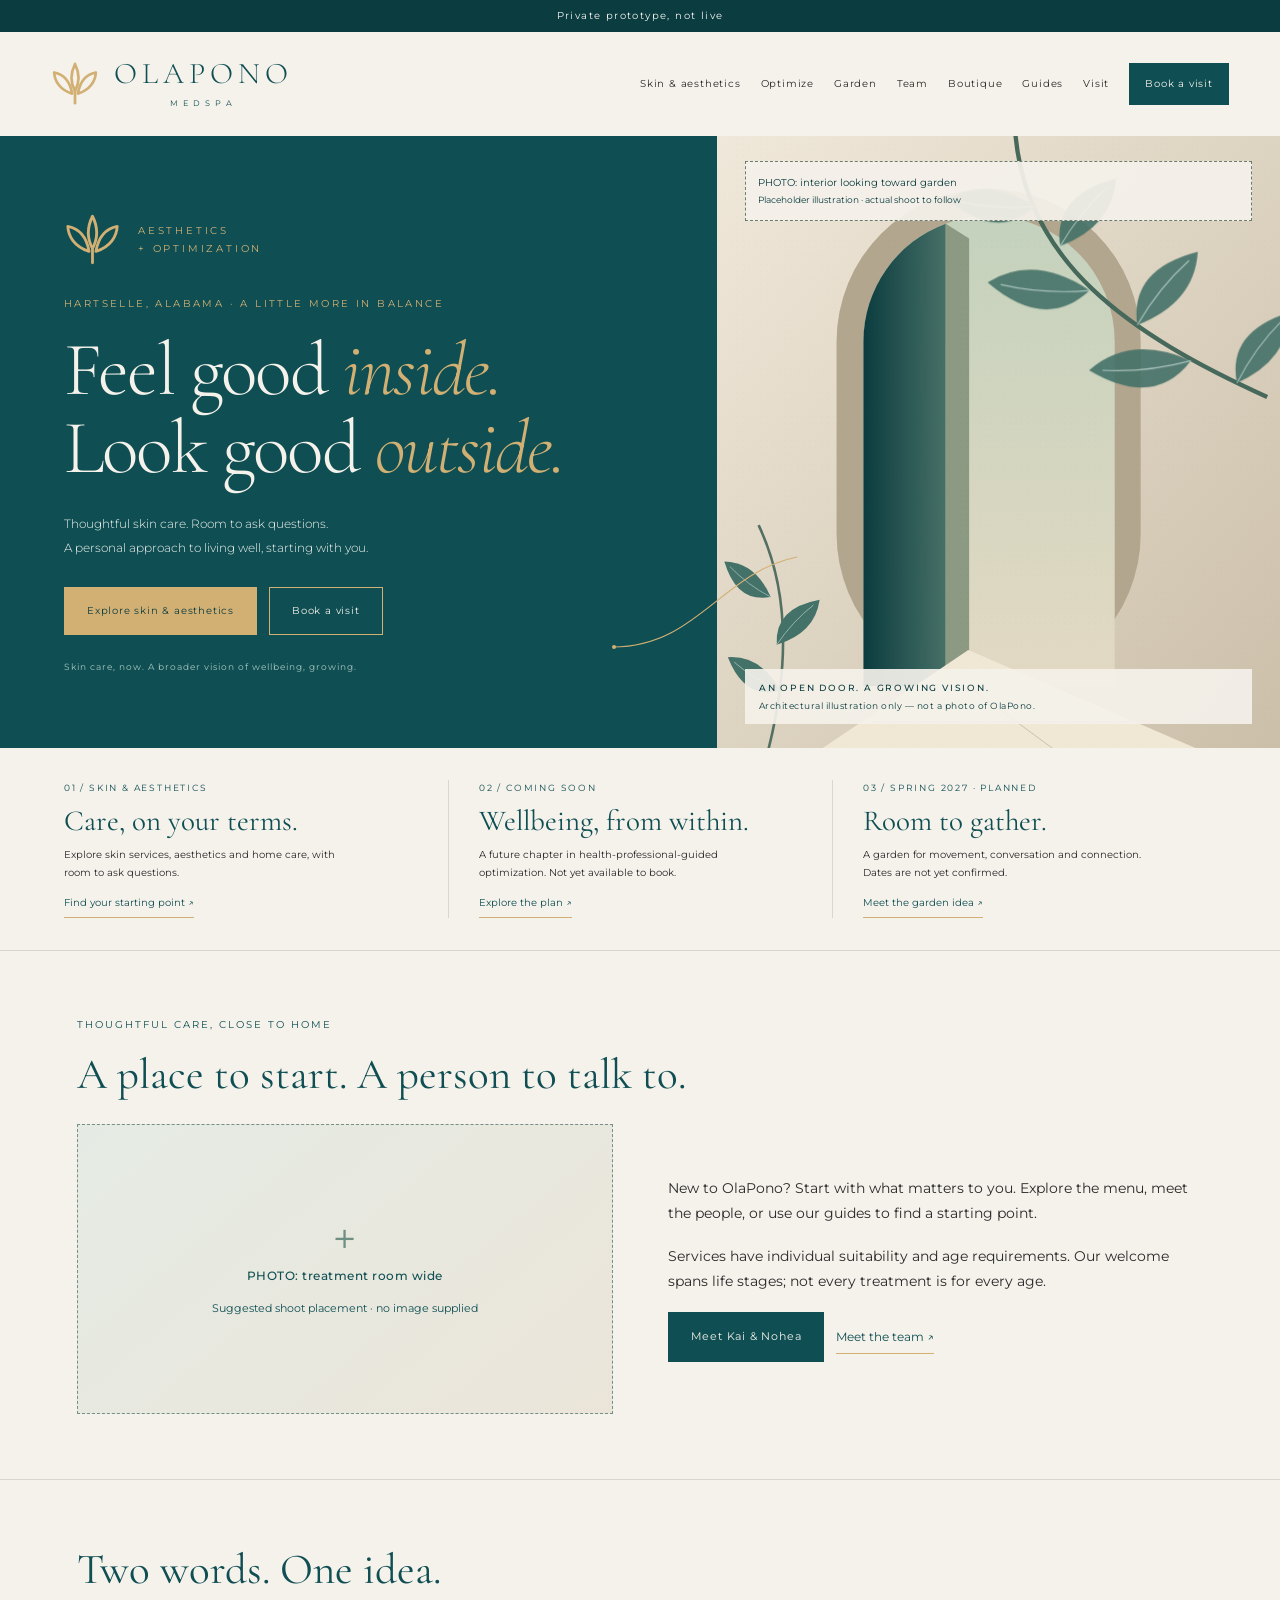
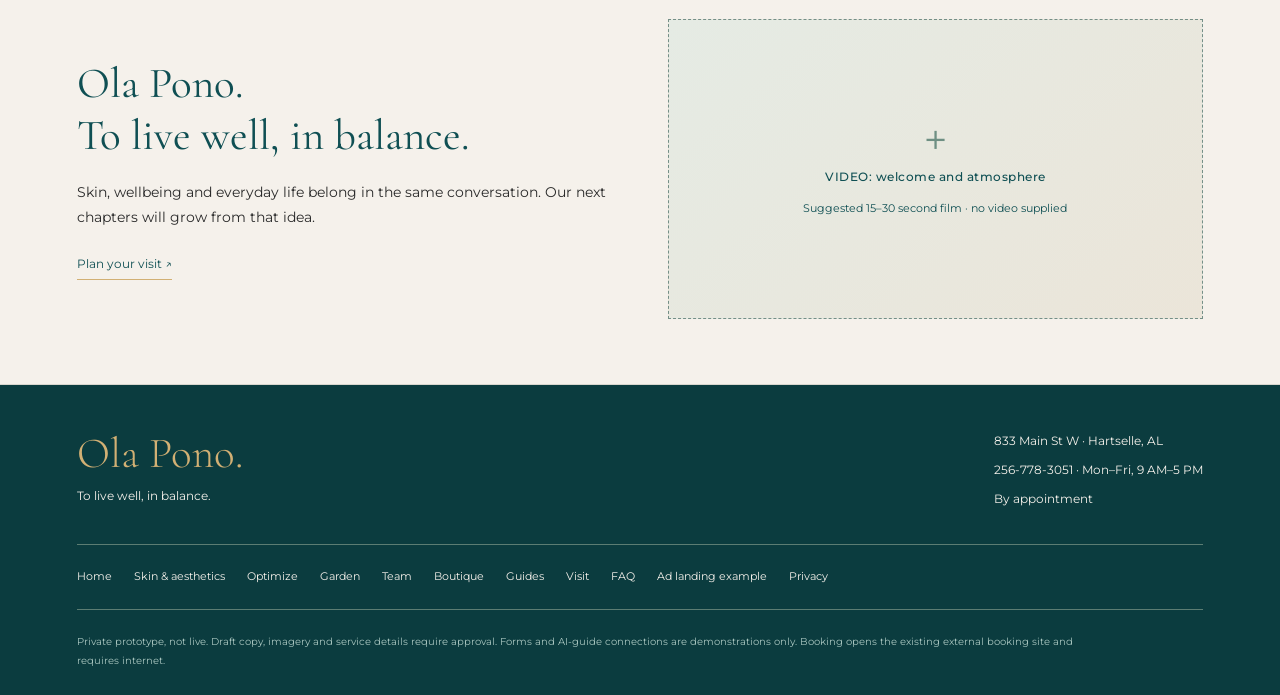
==== index.html @ d6f62f7a "preview" ====
<!doctype html><html lang="en"><head><meta charset="utf-8"><meta name="viewport" content="width=device-width, initial-scale=1"><meta name="robots" content="noindex,nofollow"><meta name="theme-color" content="#0F4F53"><title>Home · OlaPono private prototype</title><link href="https://fonts.googleapis.com/css2?family=Cormorant+Garamond:ital,wght@0,300;0,400;1,300&family=Montserrat:wght@200;300;400;500&display=swap" rel="stylesheet"><link rel="stylesheet" href="prototype-base.css"><link rel="stylesheet" href="prototype.css"><script defer src="prototype.js"></script></head><body><a class="skip" href="#main">Skip to content</a><div class="notice">Private prototype, not live</div><header class="nav"><a class="brand" href="index.html" aria-label="OlaPono Medspa home"><svg viewBox="-150 -180 300 280" aria-hidden="true" fill="none" stroke="#D2B074" stroke-width="17" stroke-linecap="round" stroke-linejoin="round">
      <path d="M0 5 C-35 -60 -20 -125 0 -165 C20 -125 35 -60 0 5 Z"/>
      <path d="M-18 20 C-95 -4 -128 -60 -130 -112 C-78 -102 -32 -62 -18 20 Z"/>
      <path d="M18 20 C95 -4 128 -60 130 -112 C78 -102 32 -62 18 20 Z"/>
      <path d="M0 5 L0 80"/>
    </svg><span><span class="brand-name">OLAPONO</span><span class="brand-sub">MEDSPA</span></span></a><nav class="nav-links" aria-label="Main navigation"><a href="skin.html">Skin & aesthetics</a><a href="optimize.html">Optimize</a><a href="garden.html">Garden</a><a href="team.html">Team</a><a href="boutique.html">Boutique</a><a href="guides.html">Guides</a><a href="visit.html">Visit</a><a class="book" href="https://booking.mangomint.com/506789">Book a visit</a></nav><details class="mobile-nav"><summary>Explore +</summary><div><a href="index.html">Home</a><a href="skin.html">Skin & aesthetics</a><a href="optimize.html">Optimize</a><a href="garden.html">Garden</a><a href="team.html">Team</a><a href="boutique.html">Boutique</a><a href="guides.html">Guides</a><a href="visit.html">Visit</a><a href="faq.html">FAQ</a><a href="https://booking.mangomint.com/506789">Book a visit</a></div></details></header><main id="main"><section class="hero" aria-label="Inside and outside"><div class="inside"><div class="identity"><svg class="lockup__mark" viewBox="-150 -180 300 280" aria-hidden="true" fill="none" stroke="#D2B074" stroke-width="15" stroke-linecap="round" stroke-linejoin="round">
          <path d="M0 5 C-35 -60 -20 -125 0 -165 C20 -125 35 -60 0 5 Z"/>
          <path d="M-18 20 C-95 -4 -128 -60 -130 -112 C-78 -102 -32 -62 -18 20 Z"/>
          <path d="M18 20 C95 -4 128 -60 130 -112 C78 -102 32 -62 18 20 Z"/>
          <path d="M0 5 L0 80"/>
        </svg><p>AESTHETICS<br>+ OPTIMIZATION</p></div><p class="eyebrow">Hartselle, Alabama · A little more in balance</p><h1><span>Feel good <em>inside.</em></span><span>Look good <em>outside.</em></span></h1><p class="intro">Thoughtful skin care. Room to ask questions.<br>A personal approach to living well, starting with you.</p><div class="actions"><a class="btn primary" href="skin.html">Explore skin & aesthetics</a><a class="btn secondary" href="https://booking.mangomint.com/506789">Book a visit</a></div><p class="micro">Skin care, now. A broader vision of wellbeing, growing.</p><svg class="bridge" viewBox="0 0 190 100" fill="none" aria-hidden="true"><path d="M1 95 C85 95 110 20 185 5" stroke="#D2B074" stroke-width="1.2"/><circle cx="2" cy="95" r="2" fill="#D2B074"/></svg></div>
<div class="outside"><div class="hero-shot-label">PHOTO: interior looking toward garden<br><small>Placeholder illustration · actual shoot to follow</small></div><svg viewBox="0 0 650 720" preserveAspectRatio="xMidYMid slice" role="img" aria-label="Abstract architectural illustration of an open doorway and garden leaves; placeholder, not the actual premises"><defs><linearGradient id="wall" x1="0" y1="0" x2="1" y2="1"><stop stop-color="#f0e8da"/><stop offset="1" stop-color="#cbbfa9"/></linearGradient><linearGradient id="light" x1="0" y1="0" x2="0" y2="1"><stop stop-color="#c4d2bd"/><stop offset="1" stop-color="#e3d9c3"/></linearGradient><linearGradient id="door" x1="0" y1="0" x2="1" y2="0"><stop stop-color="#0B3C3F"/><stop offset="1" stop-color="#477067"/></linearGradient><pattern id="grain" width="7" height="7" patternUnits="userSpaceOnUse"><circle cx="2" cy="2" r=".6" fill="#0B3C3F" opacity=".035"/></pattern><g id="leaf"><path d="M0 0 Q-40 -30 -8 -84 Q22 -50 0 0Z" fill="#447168"/><path d="M0 0 Q-10 -37 -8 -73" stroke="#A8C5BF" stroke-width="1" fill="none"/></g></defs><rect width="650" height="720" fill="url(#wall)"/><rect x="138" y="68" width="351" height="574" rx="176" fill="#b3a68e"/><path d="M169 642V244a145 145 0 0 1 290 0v398Z" fill="url(#light)"/><path d="M169 642V244a145 145 0 0 1 95-136v534Z" fill="url(#door)"/><path d="M264 642V108L291 125V642Z" fill="#8c9983"/><path d="M290 600L568 720H112Z" fill="#f0e8d5"/><path d="M290 642L396 720" stroke="#c4baa5"/><path d="M178 683H480" stroke="#c4baa5"/><path d="M344 0C355 152 474 235 635 308" stroke="#47695b" stroke-width="5" fill="none"/><g opacity=".9"><use href="#leaf" transform="translate(367 88) rotate(-80) scale(1.2)"/><use href="#leaf" transform="translate(396 134) rotate(45) scale(1.2)"/><use href="#leaf" transform="translate(430 185) rotate(-80) scale(1.4)"/><use href="#leaf" transform="translate(485 225) rotate(45) scale(1.3)"/><use href="#leaf" transform="translate(547 266) rotate(-90) scale(1.4)"/><use href="#leaf" transform="translate(600 292) rotate(42) scale(1.2)"/></g><path d="M58 720 Q99 563 48 456" stroke="#547062" stroke-width="3" fill="none"/><use href="#leaf" transform="translate(73 647) rotate(-52) scale(.85)"/><use href="#leaf" transform="translate(69 594) rotate(49) scale(.85)"/><use href="#leaf" transform="translate(62 539) rotate(-47) scale(.8)"/><rect width="650" height="720" fill="url(#grain)"/></svg><div class="image-caption"><strong>AN OPEN DOOR. A GROWING VISION.</strong>Architectural illustration only — not a photo of OlaPono.</div></div></section><section class="chapters" aria-label="Explore OlaPono"><article class="chapter"><p class="kicker">01 / SKIN & AESTHETICS</p><h2>Care, on your terms.</h2><p>Explore skin services, aesthetics and home care, with room to ask questions.</p><a href="skin.html">Find your starting point ↗</a></article><article class="chapter"><p class="kicker">02 / COMING SOON</p><h2>Wellbeing, from within.</h2><p>A future chapter in health-professional-guided optimization. Not yet available to book.</p><a href="optimize.html">Explore the plan ↗</a></article><article class="chapter"><p class="kicker">03 / SPRING 2027 · PLANNED</p><h2>Room to gather.</h2><p>A garden for movement, conversation and connection. Dates are not yet confirmed.</p><a href="garden.html">Meet the garden idea ↗</a></article></section><section class="content-section"><div class="container"><p class="section-label">THOUGHTFUL CARE, CLOSE TO HOME</p><h2>A place to start. A person to talk to.</h2><div class="two-col"><div class="photo-placeholder " role="img" aria-label="PHOTO: treatment room wide placeholder"><span class="photo-icon" aria-hidden="true">＋</span><strong>PHOTO: treatment room wide</strong><small>Suggested shoot placement · no image supplied</small></div><div class="text-panel"><p>New to OlaPono? Start with what matters to you. Explore the menu, meet the people, or use our guides to find a starting point.</p><p>Services have individual suitability and age requirements. Our welcome spans life stages; not every treatment is for every age.</p><div class="actions"><a class="btn dark" href="guides.html">Meet Kai & Nohea</a><a class="text-link" href="team.html">Meet the team ↗</a></div></div></div></div></section><section class="content-section"><div class="container"><h2>Two words. One idea.</h2><div class="two-col"><div class="text-panel"><p class="large-serif">Ola Pono.<br>To live well, in balance.</p><p>Skin, wellbeing and everyday life belong in the same conversation. Our next chapters will grow from that idea.</p><a class="text-link" href="visit.html">Plan your visit ↗</a></div><div class="photo-placeholder video-placeholder" role="img" aria-label="VIDEO: welcome and atmosphere placeholder"><span class="photo-icon" aria-hidden="true">＋</span><strong>VIDEO: welcome and atmosphere</strong><small>Suggested 15–30 second film · no video supplied</small></div></div></div></section></main><footer class="site-footer"><div class="footer-top"><div><p class="footer-word">Ola Pono.</p><p>To live well, in balance.</p></div><div><p>833 Main St W · Hartselle, AL</p><p>256-778-3051 · Mon–Fri, 9 AM–5 PM</p><p>By appointment</p></div></div><nav class="footer-links" aria-label="Footer navigation"><a href="index.html">Home</a><a href="skin.html">Skin & aesthetics</a><a href="optimize.html">Optimize</a><a href="garden.html">Garden</a><a href="team.html">Team</a><a href="boutique.html">Boutique</a><a href="guides.html">Guides</a><a href="visit.html">Visit</a><a href="faq.html">FAQ</a><a href="offers/dr-a-tox.html">Ad landing example</a><a href="privacy.html">Privacy</a></nav><p class="prototype-note">Private prototype, not live. Draft copy, imagery and service details require approval. Forms and AI-guide connections are demonstrations only. Booking opens the existing external booking site and requires internet.</p></footer></body></html>
---- prototype-base.css ----
:root{--teal:#0F4F53;--teal-deep:#0B3C3F;--gold:#D2B074;--seafoam:#A8C5BF;--ivory:#F5F1EB;--white:#F5F5F2;--charcoal:#2A2A2A;--sans:'Montserrat','Avenir Next',Helvetica,Arial,sans-serif;--serif:'Cormorant Garamond',Georgia,'Times New Roman',serif}
*{box-sizing:border-box}body{margin:0;background:var(--ivory);color:var(--charcoal);font-family:var(--sans);font-weight:400}a{color:inherit;text-decoration:none}button{font:inherit}a:focus-visible,summary:focus-visible{outline:3px solid var(--gold);outline-offset:5px}.skip{position:absolute;top:-100px}.skip:focus{top:8px;left:8px;padding:12px;background:var(--ivory);z-index:30}.notice{padding:8px 20px;text-align:center;background:var(--teal-deep);color:var(--white);font-size:10px;letter-spacing:1.4px;line-height:1.6}.notice span{color:var(--gold)}.nav{display:flex;justify-content:space-between;align-items:center;padding:22px 64px;gap:32px;min-height:104px;background:var(--ivory)}.brand{display:flex;align-items:center;gap:15px;color:var(--teal)}.brand svg{height:58px;width:55px;flex-shrink:0}.brand-name{display:block;font-family:var(--serif);font-weight:300;font-size:32px;letter-spacing:5px;line-height:1.1}.brand-sub{display:block;font-size:9px;letter-spacing:5px;text-align:center;margin-top:6px}.nav-links{display:flex;align-items:center;gap:32px;font-size:11px;letter-spacing:.8px}.nav-links .book{padding:14px 23px;background:var(--teal);color:var(--ivory)}.mobile-nav{display:none}.hero{display:grid;grid-template-columns:56% 44%;position:relative;min-height:612px}.inside{padding:52px 64px 51px;position:relative;background:var(--teal);color:var(--ivory);display:flex;flex-direction:column;justify-content:center}.identity{display:flex;gap:17px;align-items:center;color:var(--gold);margin-bottom:25px}.identity svg{width:57px;height:60px;flex:none}.identity p{font-size:10px;letter-spacing:2.8px;line-height:1.8;margin:0}.eyebrow{font-size:10px;letter-spacing:2.4px;text-transform:uppercase;color:var(--gold);margin:0 0 18px}h1{font-family:var(--serif);font-weight:300;font-size:76px;line-height:1.03;letter-spacing:-1.8px;margin:0 0 25px}h1 span{display:block}h1 em{font-style:italic;color:var(--gold);font-weight:300}.intro{font-size:12px;line-height:1.95;color:var(--white);max-width:400px;margin:0 0 28px;font-weight:300}.actions{display:flex;gap:12px;flex-wrap:wrap;align-items:center}.btn{display:inline-flex;align-items:center;justify-content:center;min-height:47px;padding:14px 22px;font-size:10px;letter-spacing:.8px;border:1px solid var(--gold)}.btn.primary{background:var(--gold);color:var(--teal-deep)}.btn.secondary{color:var(--ivory)}.micro{margin:24px 0 0;font-size:9px;letter-spacing:1px;color:var(--seafoam)}.outside{position:relative;overflow:hidden;background:#e5ded2;min-height:590px}.outside>svg{display:block;position:absolute;width:100%;height:100%;object-fit:cover}.image-caption{position:absolute;bottom:24px;left:28px;right:28px;font-size:9px;letter-spacing:.5px;line-height:1.7;color:var(--teal-deep);background:rgba(245,241,235,.92);padding:11px 14px}.image-caption strong{display:block;letter-spacing:1.8px;font-size:9px;font-weight:500;margin-bottom:2px}.bridge{position:absolute;pointer-events:none;right:-85px;bottom:96px;width:190px;height:100px;z-index:2}.chapters{display:grid;grid-template-columns:repeat(3,1fr);gap:0;padding:32px 64px;border-bottom:1px solid #d8d6ce}.chapter{padding:0 30px;border-left:1px solid #d8d6ce}.chapter:first-child{padding-left:0;border:0}.chapter:last-child{padding-right:0}.chapter .kicker{font-size:9px;letter-spacing:1.8px;color:var(--teal);margin:0 0 8px}.chapter h2{font-family:var(--serif);font-size:29px;font-weight:400;margin:0 0 8px;color:var(--teal)}.chapter p{font-size:10px;line-height:1.8;max-width:290px;margin:0;color:var(--charcoal)}.chapter a{font-size:10px;display:inline-flex;margin-top:12px;gap:12px;border-bottom:1px solid var(--gold);padding-bottom:5px;color:var(--teal)}.meaning{display:flex;justify-content:space-between;align-items:center;gap:30px;padding:32px 64px;color:var(--teal)}.meaning p{font-family:var(--serif);font-size:28px;line-height:1.3;margin:0}.meaning small{display:block;font-family:var(--sans);font-size:9px;letter-spacing:1.8px;margin-bottom:8px}.meaning .address{font-family:var(--sans);font-size:10px;line-height:1.9;text-align:right}.preview-footer{text-align:center;font-size:9px;padding:15px 20px;color:var(--teal);border-top:1px solid #d8d6ce;line-height:1.8}
@media(min-width:1600px){.inside{padding-left:max(64px,calc((100vw - 1312px)/2))}}
@media(max-width:1050px){.nav{padding:20px 32px}.nav-links{gap:18px}.inside{padding:45px 32px}h1{font-size:62px}.chapters,.meaning{padding-left:32px;padding-right:32px}.hero{grid-template-columns:57% 43%}}
@media(max-width:700px){.notice{font-size:8px;letter-spacing:1px;padding:8px 16px}.nav{padding:15px 22px;min-height:84px;gap:12px}.brand{gap:9px}.brand svg{width:37px;height:43px}.brand-name{font-size:23px;letter-spacing:3px}.brand-sub{font-size:7px;letter-spacing:3px;margin-top:4px}.nav-links{display:none}.mobile-nav{display:block;position:relative}.mobile-nav summary{cursor:pointer;list-style:none;padding:10px 11px;border:1px solid var(--teal);font-size:9px;letter-spacing:.6px;color:var(--teal)}.mobile-nav summary::-webkit-details-marker{display:none}.mobile-nav div{position:absolute;right:0;top:42px;width:190px;z-index:20;background:var(--ivory);box-shadow:0 5px 25px #0b3c3f20;border:1px solid var(--seafoam);padding:12px}.mobile-nav a{display:block;padding:12px;font-size:11px;color:var(--teal)}.hero{display:flex;flex-direction:column;min-height:0}.inside{padding:32px 25px 35px}.identity{gap:12px;margin-bottom:22px}.identity svg{width:41px;height:44px}.identity p{font-size:8px;letter-spacing:2px}.eyebrow{font-size:8px;letter-spacing:1.8px;margin-bottom:17px}h1{font-size:50px;line-height:1.05;letter-spacing:-1px;margin-bottom:20px}.intro{font-size:11px;line-height:1.85;margin-bottom:24px;max-width:320px}.btn{min-height:45px;padding:12px 17px;font-size:9px}.actions{gap:10px}.micro{font-size:8px;letter-spacing:.6px;margin-top:20px}.bridge{display:none}.outside{min-height:295px;height:295px}.outside>svg{height:100%;width:100%}.image-caption{left:20px;right:20px;bottom:15px;font-size:8px;padding:9px 12px}.image-caption strong{font-size:8px}.chapters{display:block;padding:6px 25px 4px}.chapter,.chapter:first-child,.chapter:last-child{padding:23px 0;border-left:0;border-bottom:1px solid #d8d6ce}.chapter:last-child{border:0}.chapter h2{font-size:28px}.chapter p{max-width:none;font-size:10px}.meaning{padding:28px 25px;display:block}.meaning p{font-size:26px}.meaning .address{text-align:left;margin-top:23px;font-size:10px}.preview-footer{font-size:8px;padding:14px 25px}}
---- prototype.css ----
html{scroll-behavior:smooth}body{font-size:14px;line-height:1.8}p{margin:0 0 18px}h2,h3{font-family:var(--serif);font-weight:400;color:var(--teal);line-height:1.15}h2{font-size:43px;margin:0 0 25px}h3{font-size:29px;margin:24px 0 14px}a,button{touch-action:manipulation}button{cursor:pointer}button:disabled{cursor:not-allowed;opacity:.7}button:focus-visible,input:focus-visible{outline:3px solid var(--gold);outline-offset:4px}.nav{padding:20px 4%;gap:24px}.nav-links{gap:20px;font-size:10px}.nav-links a[aria-current="page"]{border-bottom:1px solid var(--gold)}.nav-links .book{padding:12px 16px}.brand-name{font-size:30px}.brand svg{width:48px;height:52px}.brand-sub{font-size:8px}.container{max-width:1180px;margin:auto}.content-section{padding:65px 6%;border-bottom:1px solid #d8d6ce}.content-section p{max-width:780px}.two-col{display:grid;grid-template-columns:1fr 1fr;gap:55px;align-items:center}.two-col>*,.guide-grid>*,.team-grid>*{min-width:0}.text-panel{padding:12px 0}.page-mast{padding:65px 6%;background:var(--teal);color:var(--ivory)}.page-mast h1{font-size:68px;line-height:1.08;margin:0 0 24px;max-width:950px}.page-mast .lede{font-size:14px;line-height:1.9;max-width:700px;margin:0;color:var(--ivory)}.page-mast .eyebrow{font-size:10px}.section-label{font-size:10px;letter-spacing:2px;color:var(--teal);margin:0 0 16px}.btn.dark{background:var(--teal);color:var(--ivory);border-color:var(--teal)}.content-section .btn{font-size:11px}.text-link{font-size:12px;color:var(--teal);border-bottom:1px solid var(--gold);padding:5px 0;display:inline-flex}.large-serif{font:400 43px/1.2 var(--serif);color:var(--teal)}.small,small{font-size:11px;line-height:1.8}.small{color:#4c5856;margin-top:18px}.photo-placeholder{border:1px dashed #748f87;min-height:290px;background:linear-gradient(140deg,#e5ebe4,#ebe5d9);padding:35px;display:flex;flex-direction:column;align-items:center;justify-content:center;gap:12px;text-align:center;color:var(--teal)}.photo-placeholder strong{font-weight:500;font-size:12px;line-height:1.7;letter-spacing:.5px}.photo-placeholder small{max-width:300px}.photo-icon{font-size:35px;font-weight:200;color:#6e8f83;line-height:1}.video-placeholder{min-height:300px}.hero-shot-label{position:absolute;z-index:3;top:25px;left:28px;right:28px;border:1px dashed #6a7d6c;color:var(--teal-deep);background:#f5f1ebed;padding:12px;font-size:10px;line-height:1.7}.hero-shot-label small{font-size:9px}.subnav{padding:23px 0;display:flex;gap:13px;flex-wrap:wrap}.subnav a{padding:9px 15px;border:1px solid var(--seafoam);font-size:11px;color:var(--teal);min-height:44px}.price-block{border-top:1px solid var(--gold);border-bottom:1px solid var(--gold);padding:21px 0;margin-bottom:24px;display:flex;flex-direction:column;gap:8px;color:var(--teal)}.price-block span{font-size:10px;letter-spacing:1.5px}.price-block strong{font:400 47px/1.1 var(--serif)}.price-block small{max-width:440px}.date-panel{border-left:2px solid var(--gold);padding-left:22px;margin:25px 0}.event-list{display:grid;grid-template-columns:1fr 1fr;gap:25px}.event-list article{border-top:1px solid var(--gold);padding:20px 0}.event-list span{font-size:9px;letter-spacing:1.3px;color:var(--teal)}.event-list h3{margin-top:12px}.empty-placeholder{border:1px dashed #748f87;padding:30px;margin-top:22px;background:#e8e9df;font-size:13px;color:var(--teal)}.form-demo{max-width:760px;background:#e8e9df;padding:32px}.form-demo h3{margin-top:0}.form-demo fieldset{border:1px dashed #8aa096;padding:22px;margin:22px 0}.form-demo legend{padding:0 8px;font-size:10px}.form-grid{display:grid;grid-template-columns:1fr 1fr;gap:20px}.form-demo label{display:block;font-size:11px}.form-demo input:not([type=checkbox]){width:100%;min-height:46px;border:1px solid #9aaca4;background:var(--ivory);color:var(--charcoal);padding:12px;font:inherit;opacity:1;margin-top:8px}.form-demo input:disabled{opacity:.8}.form-demo .consent{margin:20px 0;display:flex;gap:10px;align-items:flex-start}.form-demo .consent input{margin-top:5px}.team-grid{display:grid;grid-template-columns:repeat(4,1fr);gap:27px}.portrait{background:#dfe7df;border:1px dashed #78948b;display:flex;flex-direction:column;align-items:center;justify-content:flex-end;min-height:250px;overflow:hidden}.portrait span{font-size:9px;text-align:center;padding:11px;color:var(--teal);border-top:1px dashed #78948b;width:100%;line-height:1.6}.silhouette{max-width:100%;height:193px;fill:#9db5aa}.person h2{font-size:29px;margin:22px 0 8px}.person p{font-size:12px;line-height:1.8}.person .role{font-size:10px;letter-spacing:.7px;color:var(--teal);margin-bottom:13px}.brand-list{padding:0;list-style:none;display:grid;grid-template-columns:repeat(3,1fr);gap:0 35px}.brand-list li{border-bottom:1px solid #c5cfc7;padding:17px 0;color:var(--teal);font-size:13px}.guide-grid{display:grid;grid-template-columns:1fr 1fr;gap:35px}.guide-card{border:1px solid #becbc3;padding:35px;background:#eceee5}.guide-glyph{font:300 60px/1 var(--serif);color:var(--teal);border-bottom:1px solid var(--gold);padding:15px 0;margin-bottom:22px}.guide-card h2{font-size:48px;margin-bottom:8px}.guide-card h3{margin:0 0 18px;font-size:27px}.demo-message{padding:15px;margin-top:18px!important;border-left:2px solid var(--gold);font-size:12px}.faq-list details{border-bottom:1px solid #bac9bf;padding:22px 0}.faq-list summary{cursor:pointer;color:var(--teal);font-size:16px;line-height:1.6;padding-right:20px}.faq-list details p{margin-top:18px;font-size:13px}.plain-list{padding-left:22px;max-width:800px}.plain-list li{padding:7px 0}.contact-details h3:first-child{margin-top:0}.map-placeholder{min-height:340px;background:#e1e8df;position:relative;overflow:hidden;display:flex;justify-content:center;align-items:center;border:1px dashed #78948b}.map-streets{position:absolute;inset:-60px;background:repeating-linear-gradient(30deg,transparent 0,transparent 100px,#f5f1eb 102px,#f5f1eb 116px,transparent 118px),repeating-linear-gradient(120deg,transparent 0,transparent 120px,#c3d1c5 122px,#c3d1c5 125px,transparent 128px)}.map-label{z-index:1;background:var(--ivory);padding:26px;text-align:center;color:var(--teal);max-width:85%;border:1px solid var(--seafoam)}.map-label strong{font-size:12px;letter-spacing:1px}.map-label p{margin:12px 0;font-size:14px}.site-footer{background:var(--teal-deep);color:var(--ivory);padding:45px 6% 25px}.footer-top{display:flex;justify-content:space-between;gap:35px}.footer-top p{font-size:12px;line-height:1.8;margin-bottom:7px}.footer-top .footer-word{font:300 43px/1.1 var(--serif);color:var(--gold)}.footer-links{display:flex;gap:13px 22px;flex-wrap:wrap;border-top:1px solid #5c7d73;border-bottom:1px solid #5c7d73;padding:22px 0;margin-top:28px}.footer-links a{font-size:11px}.prototype-note{font-size:10px;line-height:1.9;margin:22px 0 0;max-width:1000px;color:var(--seafoam)}
@media(max-width:1200px){.nav-links{gap:12px;font-size:9px}.brand-name{font-size:26px}.brand{gap:10px}.nav{padding:18px 3%;gap:20px}.nav-links .book{padding:10px 12px}.team-grid{grid-template-columns:repeat(2,1fr)}.subnav{margin:0 6%}}
@media(max-width:1000px){.nav-links{display:none}.mobile-nav{display:block}.mobile-nav summary{cursor:pointer;list-style:none;padding:10px 14px;border:1px solid var(--teal);font-size:11px;color:var(--teal)}.mobile-nav{position:relative}.mobile-nav div{position:absolute;right:0;top:45px;width:220px;z-index:30;background:var(--ivory);border:1px solid var(--seafoam);padding:10px;max-height:75vh;overflow:auto}.mobile-nav a{display:block;padding:9px 12px;font-size:12px;color:var(--teal);min-height:43px}.two-col{gap:30px}.page-mast h1{font-size:57px}.inside h1{font-size:60px}}
@media(max-width:700px){body{font-size:13px;line-height:1.85}.nav{padding:16px 24px}.brand-name{font-size:23px}.brand svg{width:37px;height:43px}.brand-sub{font-size:7px}.inside h1{font-size:48px}.hero-shot-label{top:14px;left:20px;right:20px;font-size:9px;padding:9px}.hero-shot-label small{font-size:8px}.content-section{padding:40px 25px}.two-col{grid-template-columns:1fr;gap:28px}.page-mast{padding:42px 25px}.page-mast h1{font-size:47px;letter-spacing:-.8px;margin-bottom:19px}.page-mast .lede{font-size:12px}.page-mast .eyebrow{font-size:9px;line-height:1.8}h2{font-size:35px;margin-bottom:20px}h3{font-size:26px}.photo-placeholder{min-height:230px;padding:25px}.photo-placeholder strong{font-size:11px}.photo-placeholder small{font-size:10px}.subnav{padding:20px 0;margin:0 25px;gap:9px}.subnav a{font-size:10px;padding:8px 12px}.team-grid,.guide-grid,.event-list,.form-grid{grid-template-columns:1fr}.team-grid{gap:35px}.portrait{min-height:245px}.person h2{font-size:31px}.person p{font-size:12px}.brand-list{grid-template-columns:1fr 1fr;gap:0 20px}.brand-list li{font-size:11px;overflow-wrap:anywhere}.form-demo{padding:23px 18px}.form-demo fieldset{padding:15px}.form-demo .consent{font-size:10px}.form-demo legend{font-size:9px}.guide-card{padding:27px}.event-list{gap:0}.event-list article{padding:22px 0}.footer-top{display:block}.footer-top>div+div{margin-top:25px}.site-footer{padding:35px 25px 24px}.footer-links{gap:15px 21px}.footer-links a{font-size:10px}.prototype-note{font-size:9px}.map-placeholder{min-height:300px}.price-block strong{font-size:44px}.large-serif{font-size:36px}}
@media(prefers-reduced-motion:reduce){html{scroll-behavior:auto}}
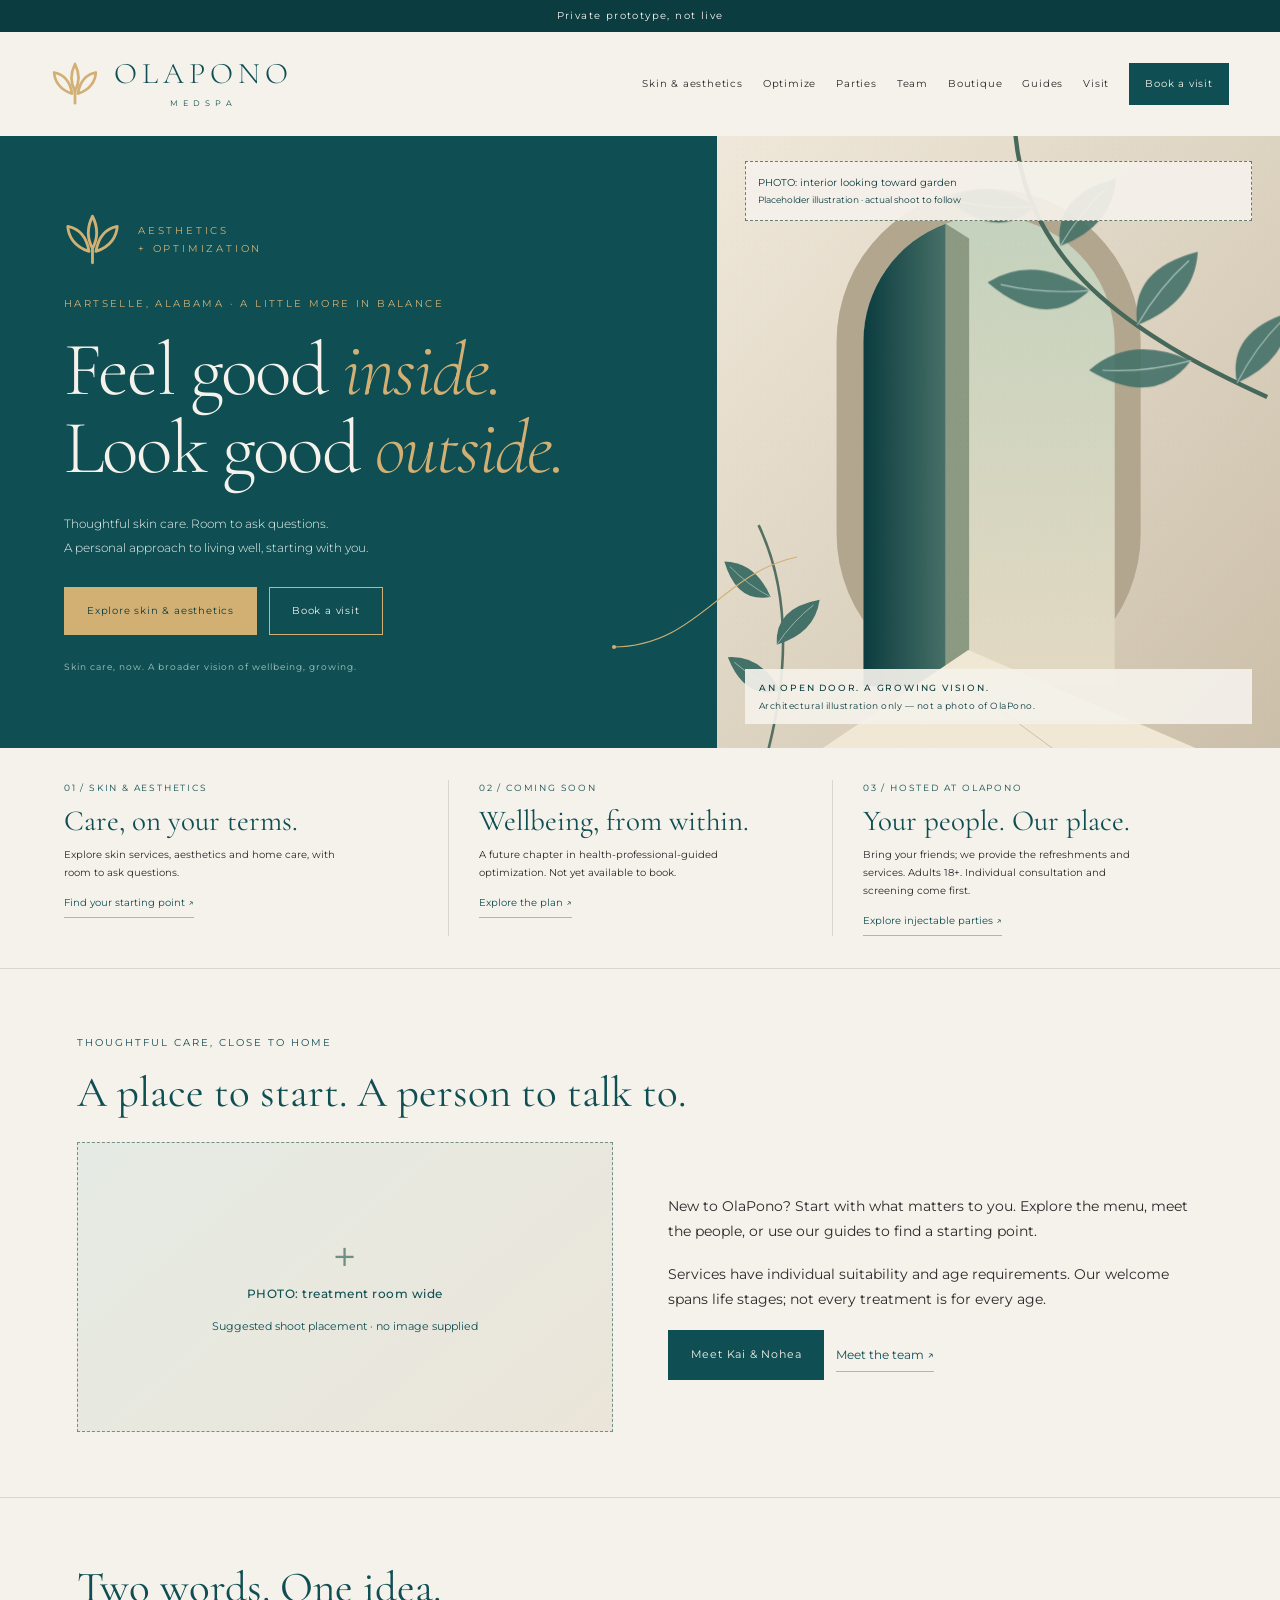
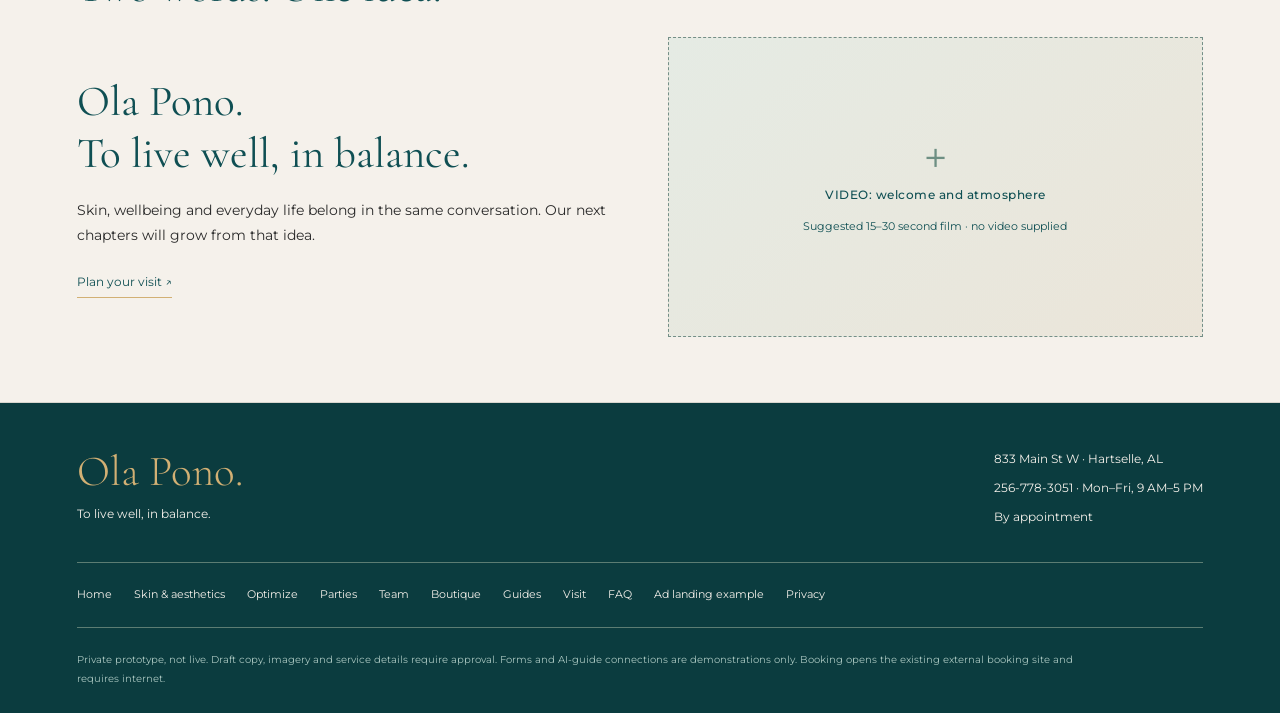
==== commit 33d36d53: "parties page" ====
--- a/index.html
+++ b/index.html
@@ -3,10 +3,10 @@
       <path d="M-18 20 C-95 -4 -128 -60 -130 -112 C-78 -102 -32 -62 -18 20 Z"/>
       <path d="M18 20 C95 -4 128 -60 130 -112 C78 -102 32 -62 18 20 Z"/>
       <path d="M0 5 L0 80"/>
-    </svg><span><span class="brand-name">OLAPONO</span><span class="brand-sub">MEDSPA</span></span></a><nav class="nav-links" aria-label="Main navigation"><a href="skin.html">Skin & aesthetics</a><a href="optimize.html">Optimize</a><a href="garden.html">Garden</a><a href="team.html">Team</a><a href="boutique.html">Boutique</a><a href="guides.html">Guides</a><a href="visit.html">Visit</a><a class="book" href="https://booking.mangomint.com/506789">Book a visit</a></nav><details class="mobile-nav"><summary>Explore +</summary><div><a href="index.html">Home</a><a href="skin.html">Skin & aesthetics</a><a href="optimize.html">Optimize</a><a href="garden.html">Garden</a><a href="team.html">Team</a><a href="boutique.html">Boutique</a><a href="guides.html">Guides</a><a href="visit.html">Visit</a><a href="faq.html">FAQ</a><a href="https://booking.mangomint.com/506789">Book a visit</a></div></details></header><main id="main"><section class="hero" aria-label="Inside and outside"><div class="inside"><div class="identity"><svg class="lockup__mark" viewBox="-150 -180 300 280" aria-hidden="true" fill="none" stroke="#D2B074" stroke-width="15" stroke-linecap="round" stroke-linejoin="round">
+    </svg><span><span class="brand-name">OLAPONO</span><span class="brand-sub">MEDSPA</span></span></a><nav class="nav-links" aria-label="Main navigation"><a href="skin.html">Skin & aesthetics</a><a href="optimize.html">Optimize</a><a href="parties.html">Parties</a><a href="team.html">Team</a><a href="boutique.html">Boutique</a><a href="guides.html">Guides</a><a href="visit.html">Visit</a><a class="book" href="https://booking.mangomint.com/506789">Book a visit</a></nav><details class="mobile-nav"><summary>Explore +</summary><div><a href="index.html">Home</a><a href="skin.html">Skin & aesthetics</a><a href="optimize.html">Optimize</a><a href="parties.html">Parties</a><a href="team.html">Team</a><a href="boutique.html">Boutique</a><a href="guides.html">Guides</a><a href="visit.html">Visit</a><a href="faq.html">FAQ</a><a href="https://booking.mangomint.com/506789">Book a visit</a></div></details></header><main id="main"><section class="hero" aria-label="Inside and outside"><div class="inside"><div class="identity"><svg class="lockup__mark" viewBox="-150 -180 300 280" aria-hidden="true" fill="none" stroke="#D2B074" stroke-width="15" stroke-linecap="round" stroke-linejoin="round">
           <path d="M0 5 C-35 -60 -20 -125 0 -165 C20 -125 35 -60 0 5 Z"/>
           <path d="M-18 20 C-95 -4 -128 -60 -130 -112 C-78 -102 -32 -62 -18 20 Z"/>
           <path d="M18 20 C95 -4 128 -60 130 -112 C78 -102 32 -62 18 20 Z"/>
           <path d="M0 5 L0 80"/>
         </svg><p>AESTHETICS<br>+ OPTIMIZATION</p></div><p class="eyebrow">Hartselle, Alabama · A little more in balance</p><h1><span>Feel good <em>inside.</em></span><span>Look good <em>outside.</em></span></h1><p class="intro">Thoughtful skin care. Room to ask questions.<br>A personal approach to living well, starting with you.</p><div class="actions"><a class="btn primary" href="skin.html">Explore skin & aesthetics</a><a class="btn secondary" href="https://booking.mangomint.com/506789">Book a visit</a></div><p class="micro">Skin care, now. A broader vision of wellbeing, growing.</p><svg class="bridge" viewBox="0 0 190 100" fill="none" aria-hidden="true"><path d="M1 95 C85 95 110 20 185 5" stroke="#D2B074" stroke-width="1.2"/><circle cx="2" cy="95" r="2" fill="#D2B074"/></svg></div>
-<div class="outside"><div class="hero-shot-label">PHOTO: interior looking toward garden<br><small>Placeholder illustration · actual shoot to follow</small></div><svg viewBox="0 0 650 720" preserveAspectRatio="xMidYMid slice" role="img" aria-label="Abstract architectural illustration of an open doorway and garden leaves; placeholder, not the actual premises"><defs><linearGradient id="wall" x1="0" y1="0" x2="1" y2="1"><stop stop-color="#f0e8da"/><stop offset="1" stop-color="#cbbfa9"/></linearGradient><linearGradient id="light" x1="0" y1="0" x2="0" y2="1"><stop stop-color="#c4d2bd"/><stop offset="1" stop-color="#e3d9c3"/></linearGradient><linearGradient id="door" x1="0" y1="0" x2="1" y2="0"><stop stop-color="#0B3C3F"/><stop offset="1" stop-color="#477067"/></linearGradient><pattern id="grain" width="7" height="7" patternUnits="userSpaceOnUse"><circle cx="2" cy="2" r=".6" fill="#0B3C3F" opacity=".035"/></pattern><g id="leaf"><path d="M0 0 Q-40 -30 -8 -84 Q22 -50 0 0Z" fill="#447168"/><path d="M0 0 Q-10 -37 -8 -73" stroke="#A8C5BF" stroke-width="1" fill="none"/></g></defs><rect width="650" height="720" fill="url(#wall)"/><rect x="138" y="68" width="351" height="574" rx="176" fill="#b3a68e"/><path d="M169 642V244a145 145 0 0 1 290 0v398Z" fill="url(#light)"/><path d="M169 642V244a145 145 0 0 1 95-136v534Z" fill="url(#door)"/><path d="M264 642V108L291 125V642Z" fill="#8c9983"/><path d="M290 600L568 720H112Z" fill="#f0e8d5"/><path d="M290 642L396 720" stroke="#c4baa5"/><path d="M178 683H480" stroke="#c4baa5"/><path d="M344 0C355 152 474 235 635 308" stroke="#47695b" stroke-width="5" fill="none"/><g opacity=".9"><use href="#leaf" transform="translate(367 88) rotate(-80) scale(1.2)"/><use href="#leaf" transform="translate(396 134) rotate(45) scale(1.2)"/><use href="#leaf" transform="translate(430 185) rotate(-80) scale(1.4)"/><use href="#leaf" transform="translate(485 225) rotate(45) scale(1.3)"/><use href="#leaf" transform="translate(547 266) rotate(-90) scale(1.4)"/><use href="#leaf" transform="translate(600 292) rotate(42) scale(1.2)"/></g><path d="M58 720 Q99 563 48 456" stroke="#547062" stroke-width="3" fill="none"/><use href="#leaf" transform="translate(73 647) rotate(-52) scale(.85)"/><use href="#leaf" transform="translate(69 594) rotate(49) scale(.85)"/><use href="#leaf" transform="translate(62 539) rotate(-47) scale(.8)"/><rect width="650" height="720" fill="url(#grain)"/></svg><div class="image-caption"><strong>AN OPEN DOOR. A GROWING VISION.</strong>Architectural illustration only — not a photo of OlaPono.</div></div></section><section class="chapters" aria-label="Explore OlaPono"><article class="chapter"><p class="kicker">01 / SKIN & AESTHETICS</p><h2>Care, on your terms.</h2><p>Explore skin services, aesthetics and home care, with room to ask questions.</p><a href="skin.html">Find your starting point ↗</a></article><article class="chapter"><p class="kicker">02 / COMING SOON</p><h2>Wellbeing, from within.</h2><p>A future chapter in health-professional-guided optimization. Not yet available to book.</p><a href="optimize.html">Explore the plan ↗</a></article><article class="chapter"><p class="kicker">03 / SPRING 2027 · PLANNED</p><h2>Room to gather.</h2><p>A garden for movement, conversation and connection. Dates are not yet confirmed.</p><a href="garden.html">Meet the garden idea ↗</a></article></section><section class="content-section"><div class="container"><p class="section-label">THOUGHTFUL CARE, CLOSE TO HOME</p><h2>A place to start. A person to talk to.</h2><div class="two-col"><div class="photo-placeholder " role="img" aria-label="PHOTO: treatment room wide placeholder"><span class="photo-icon" aria-hidden="true">＋</span><strong>PHOTO: treatment room wide</strong><small>Suggested shoot placement · no image supplied</small></div><div class="text-panel"><p>New to OlaPono? Start with what matters to you. Explore the menu, meet the people, or use our guides to find a starting point.</p><p>Services have individual suitability and age requirements. Our welcome spans life stages; not every treatment is for every age.</p><div class="actions"><a class="btn dark" href="guides.html">Meet Kai & Nohea</a><a class="text-link" href="team.html">Meet the team ↗</a></div></div></div></div></section><section class="content-section"><div class="container"><h2>Two words. One idea.</h2><div class="two-col"><div class="text-panel"><p class="large-serif">Ola Pono.<br>To live well, in balance.</p><p>Skin, wellbeing and everyday life belong in the same conversation. Our next chapters will grow from that idea.</p><a class="text-link" href="visit.html">Plan your visit ↗</a></div><div class="photo-placeholder video-placeholder" role="img" aria-label="VIDEO: welcome and atmosphere placeholder"><span class="photo-icon" aria-hidden="true">＋</span><strong>VIDEO: welcome and atmosphere</strong><small>Suggested 15–30 second film · no video supplied</small></div></div></div></section></main><footer class="site-footer"><div class="footer-top"><div><p class="footer-word">Ola Pono.</p><p>To live well, in balance.</p></div><div><p>833 Main St W · Hartselle, AL</p><p>256-778-3051 · Mon–Fri, 9 AM–5 PM</p><p>By appointment</p></div></div><nav class="footer-links" aria-label="Footer navigation"><a href="index.html">Home</a><a href="skin.html">Skin & aesthetics</a><a href="optimize.html">Optimize</a><a href="garden.html">Garden</a><a href="team.html">Team</a><a href="boutique.html">Boutique</a><a href="guides.html">Guides</a><a href="visit.html">Visit</a><a href="faq.html">FAQ</a><a href="offers/dr-a-tox.html">Ad landing example</a><a href="privacy.html">Privacy</a></nav><p class="prototype-note">Private prototype, not live. Draft copy, imagery and service details require approval. Forms and AI-guide connections are demonstrations only. Booking opens the existing external booking site and requires internet.</p></footer></body></html>+<div class="outside"><div class="hero-shot-label">PHOTO: interior looking toward garden<br><small>Placeholder illustration · actual shoot to follow</small></div><svg viewBox="0 0 650 720" preserveAspectRatio="xMidYMid slice" role="img" aria-label="Abstract architectural illustration of an open doorway and garden leaves; placeholder, not the actual premises"><defs><linearGradient id="wall" x1="0" y1="0" x2="1" y2="1"><stop stop-color="#f0e8da"/><stop offset="1" stop-color="#cbbfa9"/></linearGradient><linearGradient id="light" x1="0" y1="0" x2="0" y2="1"><stop stop-color="#c4d2bd"/><stop offset="1" stop-color="#e3d9c3"/></linearGradient><linearGradient id="door" x1="0" y1="0" x2="1" y2="0"><stop stop-color="#0B3C3F"/><stop offset="1" stop-color="#477067"/></linearGradient><pattern id="grain" width="7" height="7" patternUnits="userSpaceOnUse"><circle cx="2" cy="2" r=".6" fill="#0B3C3F" opacity=".035"/></pattern><g id="leaf"><path d="M0 0 Q-40 -30 -8 -84 Q22 -50 0 0Z" fill="#447168"/><path d="M0 0 Q-10 -37 -8 -73" stroke="#A8C5BF" stroke-width="1" fill="none"/></g></defs><rect width="650" height="720" fill="url(#wall)"/><rect x="138" y="68" width="351" height="574" rx="176" fill="#b3a68e"/><path d="M169 642V244a145 145 0 0 1 290 0v398Z" fill="url(#light)"/><path d="M169 642V244a145 145 0 0 1 95-136v534Z" fill="url(#door)"/><path d="M264 642V108L291 125V642Z" fill="#8c9983"/><path d="M290 600L568 720H112Z" fill="#f0e8d5"/><path d="M290 642L396 720" stroke="#c4baa5"/><path d="M178 683H480" stroke="#c4baa5"/><path d="M344 0C355 152 474 235 635 308" stroke="#47695b" stroke-width="5" fill="none"/><g opacity=".9"><use href="#leaf" transform="translate(367 88) rotate(-80) scale(1.2)"/><use href="#leaf" transform="translate(396 134) rotate(45) scale(1.2)"/><use href="#leaf" transform="translate(430 185) rotate(-80) scale(1.4)"/><use href="#leaf" transform="translate(485 225) rotate(45) scale(1.3)"/><use href="#leaf" transform="translate(547 266) rotate(-90) scale(1.4)"/><use href="#leaf" transform="translate(600 292) rotate(42) scale(1.2)"/></g><path d="M58 720 Q99 563 48 456" stroke="#547062" stroke-width="3" fill="none"/><use href="#leaf" transform="translate(73 647) rotate(-52) scale(.85)"/><use href="#leaf" transform="translate(69 594) rotate(49) scale(.85)"/><use href="#leaf" transform="translate(62 539) rotate(-47) scale(.8)"/><rect width="650" height="720" fill="url(#grain)"/></svg><div class="image-caption"><strong>AN OPEN DOOR. A GROWING VISION.</strong>Architectural illustration only — not a photo of OlaPono.</div></div></section><section class="chapters" aria-label="Explore OlaPono"><article class="chapter"><p class="kicker">01 / SKIN & AESTHETICS</p><h2>Care, on your terms.</h2><p>Explore skin services, aesthetics and home care, with room to ask questions.</p><a href="skin.html">Find your starting point ↗</a></article><article class="chapter"><p class="kicker">02 / COMING SOON</p><h2>Wellbeing, from within.</h2><p>A future chapter in health-professional-guided optimization. Not yet available to book.</p><a href="optimize.html">Explore the plan ↗</a></article><article class="chapter"><p class="kicker">03 / HOSTED AT OLAPONO</p><h2>Your people. Our place.</h2><p>Bring your friends; we provide the refreshments and services. Adults 18+. Individual consultation and screening come first.</p><a href="parties.html">Explore injectable parties ↗</a></article></section><section class="content-section"><div class="container"><p class="section-label">THOUGHTFUL CARE, CLOSE TO HOME</p><h2>A place to start. A person to talk to.</h2><div class="two-col"><div class="photo-placeholder " role="img" aria-label="PHOTO: treatment room wide placeholder"><span class="photo-icon" aria-hidden="true">＋</span><strong>PHOTO: treatment room wide</strong><small>Suggested shoot placement · no image supplied</small></div><div class="text-panel"><p>New to OlaPono? Start with what matters to you. Explore the menu, meet the people, or use our guides to find a starting point.</p><p>Services have individual suitability and age requirements. Our welcome spans life stages; not every treatment is for every age.</p><div class="actions"><a class="btn dark" href="guides.html">Meet Kai & Nohea</a><a class="text-link" href="team.html">Meet the team ↗</a></div></div></div></div></section><section class="content-section"><div class="container"><h2>Two words. One idea.</h2><div class="two-col"><div class="text-panel"><p class="large-serif">Ola Pono.<br>To live well, in balance.</p><p>Skin, wellbeing and everyday life belong in the same conversation. Our next chapters will grow from that idea.</p><a class="text-link" href="visit.html">Plan your visit ↗</a></div><div class="photo-placeholder video-placeholder" role="img" aria-label="VIDEO: welcome and atmosphere placeholder"><span class="photo-icon" aria-hidden="true">＋</span><strong>VIDEO: welcome and atmosphere</strong><small>Suggested 15–30 second film · no video supplied</small></div></div></div></section></main><footer class="site-footer"><div class="footer-top"><div><p class="footer-word">Ola Pono.</p><p>To live well, in balance.</p></div><div><p>833 Main St W · Hartselle, AL</p><p>256-778-3051 · Mon–Fri, 9 AM–5 PM</p><p>By appointment</p></div></div><nav class="footer-links" aria-label="Footer navigation"><a href="index.html">Home</a><a href="skin.html">Skin & aesthetics</a><a href="optimize.html">Optimize</a><a href="parties.html">Parties</a><a href="team.html">Team</a><a href="boutique.html">Boutique</a><a href="guides.html">Guides</a><a href="visit.html">Visit</a><a href="faq.html">FAQ</a><a href="offers/dr-a-tox.html">Ad landing example</a><a href="privacy.html">Privacy</a></nav><p class="prototype-note">Private prototype, not live. Draft copy, imagery and service details require approval. Forms and AI-guide connections are demonstrations only. Booking opens the existing external booking site and requires internet.</p></footer></body></html>
